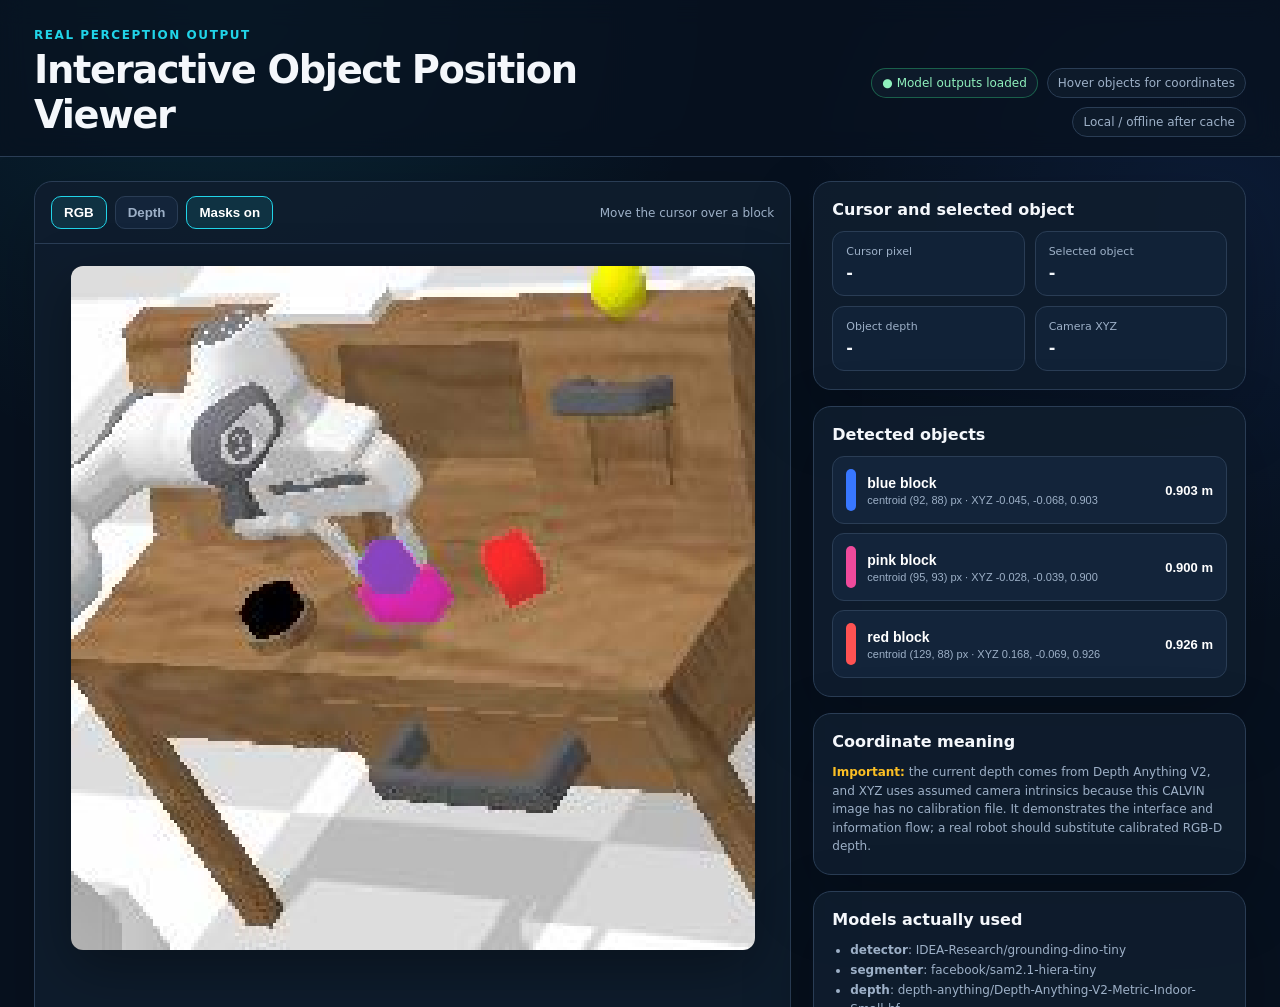
==== index.html @ 9f651beb "Import interactive perception demo" ====
<!doctype html>
<html lang="en">
  <head>
    <meta charset="utf-8">
    <meta http-equiv="refresh" content="0; url=interactive_viewer.html?v=positions">
    <meta name="viewport" content="width=device-width, initial-scale=1">
    <title>Robot Perception Demo</title>
    <link rel="canonical" href="interactive_viewer.html?v=positions">
  </head>
  <body>
    <p><a href="interactive_viewer.html?v=positions">Open the interactive perception demo</a></p>
  </body>
</html>
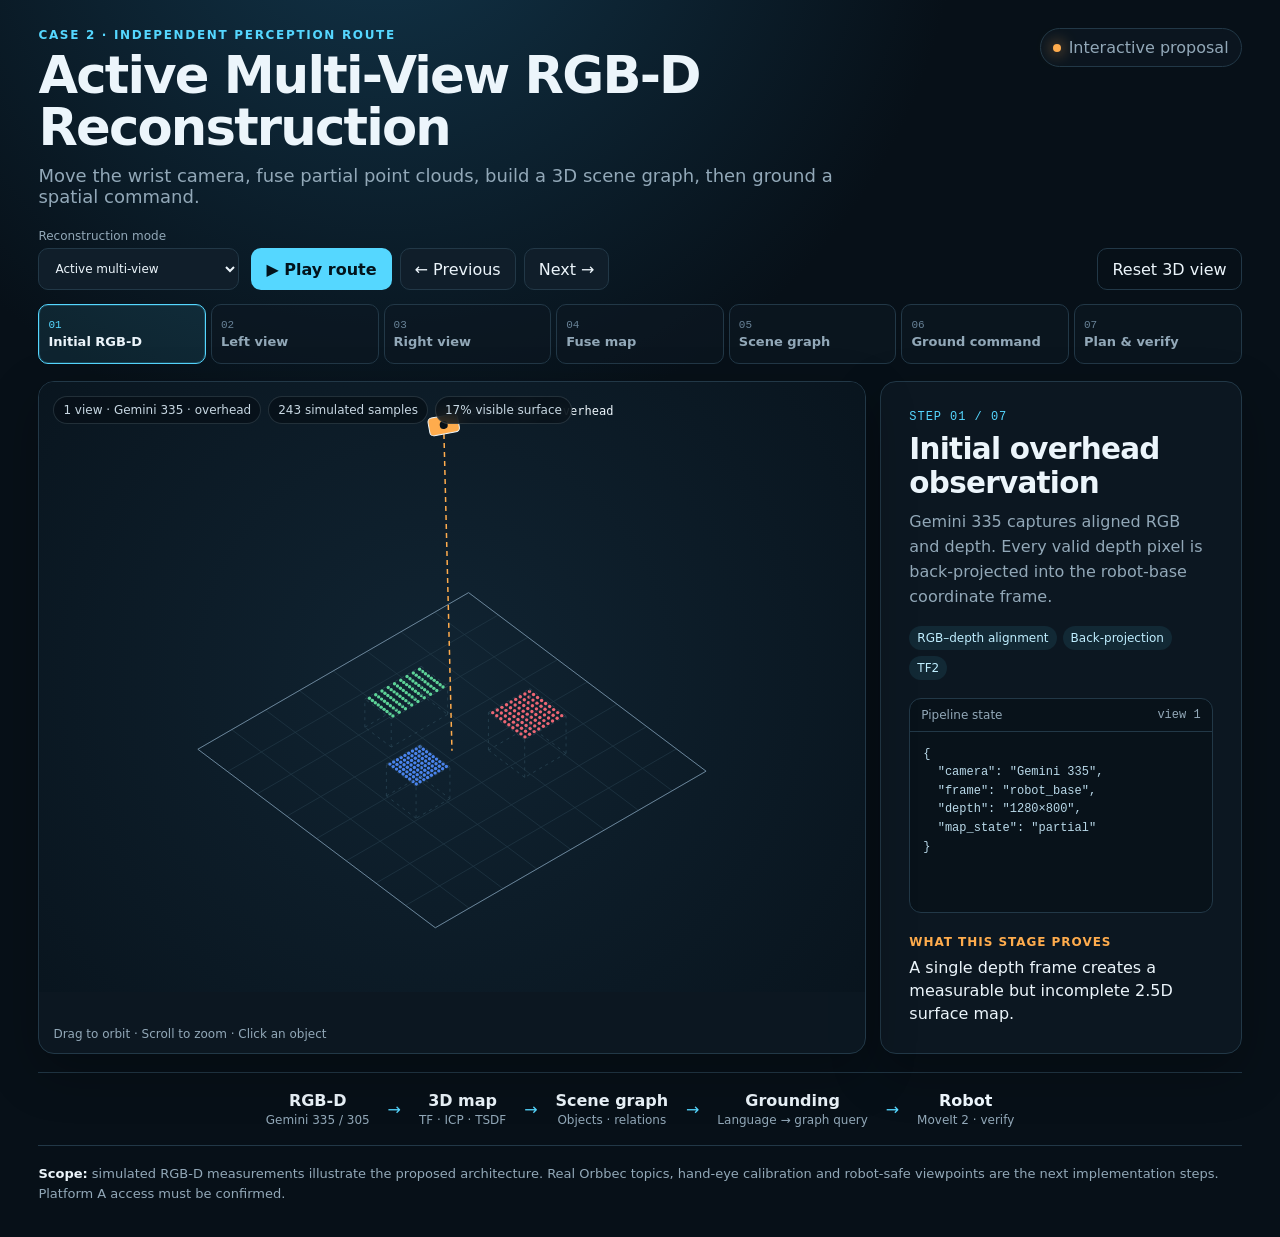
==== commit 343e08e1: "Replace legacy perception viewer with active multi-view RGB-D demo" ====
--- a/index.html
+++ b/index.html
@@ -2,12 +2,85 @@
 <html lang="en">
   <head>
     <meta charset="utf-8">
-    <meta http-equiv="refresh" content="0; url=interactive_viewer.html?v=positions">
     <meta name="viewport" content="width=device-width, initial-scale=1">
-    <title>Robot Perception Demo</title>
-    <link rel="canonical" href="interactive_viewer.html?v=positions">
+    <meta name="description" content="Interactive proposal demo for active multi-view RGB-D reconstruction and 3D scene-graph grounding.">
+    <title>Active Multi-View RGB-D Demo</title>
+    <link rel="stylesheet" href="active_demo.css?v=1">
   </head>
   <body>
-    <p><a href="interactive_viewer.html?v=positions">Open the interactive perception demo</a></p>
+    <main class="app-shell">
+      <header class="hero">
+        <div>
+          <p class="eyebrow">CASE 2 · INDEPENDENT PERCEPTION ROUTE</p>
+          <h1>Active Multi-View RGB-D Reconstruction</h1>
+          <p class="subtitle">Move the wrist camera, fuse partial point clouds, build a 3D scene graph, then ground a spatial command.</p>
+        </div>
+        <div class="proposal-badge" aria-label="Demo status">
+          <span class="status-dot"></span>
+          Interactive proposal
+        </div>
+      </header>
+
+      <section class="toolbar" aria-label="Demo controls">
+        <label class="mode-field">
+          <span>Reconstruction mode</span>
+          <select id="mode-select">
+            <option value="active">Active multi-view</option>
+            <option value="single">Single overhead view</option>
+          </select>
+        </label>
+        <div class="button-row">
+          <button class="primary" id="play-button" type="button">▶ Play route</button>
+          <button id="previous-button" type="button">← Previous</button>
+          <button id="next-button" type="button">Next →</button>
+        </div>
+        <button class="quiet" id="reset-view" type="button">Reset 3D view</button>
+      </section>
+
+      <nav class="stepper" id="stepper" aria-label="Technical route"></nav>
+
+      <section class="workspace">
+        <div class="viewport-card">
+          <canvas id="scene-canvas" aria-label="Interactive 3D scene. Drag to orbit, scroll to zoom, and click an object for details."></canvas>
+          <div class="viewport-status" aria-live="polite">
+            <span id="view-status"></span>
+            <span id="point-status"></span>
+            <span id="map-status"></span>
+          </div>
+          <div class="canvas-help">Drag to orbit · Scroll to zoom · Click an object</div>
+        </div>
+
+        <aside class="explanation" aria-live="polite">
+          <p class="step-number" id="step-number"></p>
+          <h2 id="step-title"></h2>
+          <p id="step-description"></p>
+          <div class="algorithm-list" id="algorithm-list"></div>
+          <div class="data-panel">
+            <div class="data-heading">
+              <span id="data-label">Pipeline state</span>
+              <span class="mono" id="data-frame"></span>
+            </div>
+            <pre><code id="data-preview"></code></pre>
+          </div>
+          <div class="takeaway">
+            <span>What this stage proves</span>
+            <p id="stage-takeaway"></p>
+          </div>
+        </aside>
+      </section>
+
+      <section class="route-summary" aria-label="Complete system route">
+        <div><strong>RGB-D</strong><span>Gemini 335 / 305</span></div><i>→</i>
+        <div><strong>3D map</strong><span>TF · ICP · TSDF</span></div><i>→</i>
+        <div><strong>Scene graph</strong><span>Objects · relations</span></div><i>→</i>
+        <div><strong>Grounding</strong><span>Language → graph query</span></div><i>→</i>
+        <div><strong>Robot</strong><span>MoveIt 2 · verify</span></div>
+      </section>
+
+      <footer>
+        <strong>Scope:</strong> simulated RGB-D measurements illustrate the proposed architecture. Real Orbbec topics, hand-eye calibration and robot-safe viewpoints are the next implementation steps. Platform A access must be confirmed.
+      </footer>
+    </main>
+    <script src="active_demo.js?v=1"></script>
   </body>
 </html>
--- a/active_demo.css
+++ b/active_demo.css
@@ -0,0 +1,79 @@
+:root {
+  color-scheme: dark;
+  --bg: #071018; --panel: #0d1822; --panel-soft: #101e2a; --text: #ecf5fb; --muted: #92a8b8;
+  --line: #223847; --cyan: #55d7ff; --orange: #ffac4d; --green: #64e3a1; --purple: #b58cff;
+  --shadow: 0 18px 50px rgba(0,0,0,.28);
+  font-family: Inter, ui-sans-serif, system-ui, -apple-system, BlinkMacSystemFont, "Segoe UI", sans-serif;
+}
+* { box-sizing: border-box; }
+body { margin: 0; min-width: 320px; background: radial-gradient(circle at 30% -10%, #12354a 0, var(--bg) 36rem); color: var(--text); }
+button, select { min-height: 42px; border: 1px solid var(--line); border-radius: 10px; color: var(--text); background: var(--panel-soft); font: inherit; }
+button { padding: 0 14px; cursor: pointer; }
+button:hover { border-color: #466276; background: #152634; }
+button:focus-visible, select:focus-visible { outline: 3px solid rgba(85,215,255,.35); outline-offset: 2px; }
+button.primary { border-color: transparent; color: #02131c; background: var(--cyan); font-weight: 700; }
+button.primary:hover { background: #80e2ff; }
+button.quiet { margin-left: auto; background: transparent; }
+select { padding: 0 38px 0 12px; }
+.app-shell { width: min(1440px, 100%); margin: 0 auto; padding: 28px clamp(16px, 3vw, 42px) 34px; }
+.hero { display: flex; justify-content: space-between; gap: 24px; align-items: flex-start; margin-bottom: 22px; }
+.eyebrow { margin: 0 0 7px; color: var(--cyan); letter-spacing: .14em; font-size: 12px; font-weight: 700; }
+h1 { margin: 0; font-size: clamp(30px, 4vw, 52px); line-height: 1.02; letter-spacing: -.035em; }
+.subtitle { max-width: 800px; margin: 12px 0 0; color: var(--muted); font-size: clamp(15px, 1.5vw, 18px); }
+.proposal-badge { display: inline-flex; align-items: center; gap: 8px; white-space: nowrap; padding: 9px 12px; border: 1px solid var(--line); border-radius: 999px; color: var(--muted); background: rgba(13,24,34,.72); }
+.status-dot { width: 8px; height: 8px; border-radius: 50%; background: var(--orange); box-shadow: 0 0 15px var(--orange); }
+.toolbar { display: flex; flex-wrap: wrap; align-items: flex-end; gap: 12px; margin-bottom: 14px; }
+.mode-field { display: grid; gap: 5px; color: var(--muted); font-size: 12px; }
+.button-row { display: flex; flex-wrap: wrap; gap: 8px; }
+.stepper { display: grid; grid-template-columns: repeat(7, minmax(92px, 1fr)); gap: 5px; margin-bottom: 14px; overflow-x: auto; padding-bottom: 3px; }
+.step-button { min-height: 60px; padding: 8px 9px; text-align: left; color: var(--muted); background: rgba(13,24,34,.65); }
+.step-button span { display: block; margin-bottom: 3px; color: #688297; font: 11px ui-monospace, SFMono-Regular, Menlo, monospace; }
+.step-button strong { display: block; overflow: hidden; text-overflow: ellipsis; white-space: nowrap; font-size: 13px; }
+.step-button.active { border-color: var(--cyan); color: var(--text); background: rgba(85,215,255,.10); box-shadow: inset 0 0 0 1px rgba(85,215,255,.18); }
+.step-button.active span { color: var(--cyan); }
+.workspace { display: grid; grid-template-columns: minmax(0, 1.65fr) minmax(310px, .72fr); gap: 14px; align-items: stretch; }
+.viewport-card, .explanation { border: 1px solid var(--line); border-radius: 16px; background: rgba(13,24,34,.92); box-shadow: var(--shadow); }
+.viewport-card { position: relative; min-height: 610px; overflow: hidden; touch-action: none; }
+#scene-canvas { display: block; width: 100%; height: 610px; }
+.viewport-status { position: absolute; z-index: 2; top: 14px; left: 14px; right: 14px; display: flex; flex-wrap: wrap; gap: 7px; pointer-events: none; }
+.viewport-status span { padding: 6px 9px; border: 1px solid rgba(146,168,184,.20); border-radius: 999px; color: #c8d8e3; background: rgba(7,16,24,.78); backdrop-filter: blur(8px); font-size: 12px; }
+.canvas-help { position: absolute; left: 14px; bottom: 12px; color: var(--muted); font-size: 12px; pointer-events: none; }
+.explanation { display: flex; flex-direction: column; padding: clamp(18px, 2.3vw, 28px); }
+.step-number { margin: 0 0 8px; color: var(--cyan); font: 12px ui-monospace, SFMono-Regular, Menlo, monospace; letter-spacing: .08em; }
+.explanation h2 { margin: 0; font-size: clamp(22px, 2.3vw, 32px); letter-spacing: -.025em; }
+.explanation > p:not(.step-number) { margin: 10px 0 0; color: var(--muted); line-height: 1.55; }
+.algorithm-list { display: flex; flex-wrap: wrap; gap: 6px; margin-top: 16px; }
+.algorithm-list span { padding: 5px 8px; border-radius: 999px; color: #bfeeff; background: rgba(85,215,255,.09); font-size: 12px; }
+.data-panel { margin-top: 18px; border: 1px solid var(--line); border-radius: 12px; overflow: hidden; background: #08121a; }
+.data-heading { display: flex; justify-content: space-between; gap: 12px; padding: 9px 11px; border-bottom: 1px solid var(--line); color: var(--muted); font-size: 12px; }
+pre { min-height: 180px; max-height: 250px; margin: 0; padding: 13px; overflow: auto; color: #b9d9e9; font: 12px/1.55 ui-monospace, SFMono-Regular, Menlo, monospace; }
+.mono { font-family: ui-monospace, SFMono-Regular, Menlo, monospace; }
+.takeaway { margin-top: auto; padding-top: 18px; }
+.takeaway > span { color: var(--orange); font-size: 12px; font-weight: 700; text-transform: uppercase; letter-spacing: .08em; }
+.takeaway p { margin: 6px 0 0; line-height: 1.45; }
+.route-summary { display: grid; grid-template-columns: repeat(9, auto); align-items: center; justify-content: center; gap: clamp(8px, 1.4vw, 22px); margin: 18px 0; padding: 18px; border-top: 1px solid var(--line); border-bottom: 1px solid var(--line); }
+.route-summary div { text-align: center; }
+.route-summary strong, .route-summary span { display: block; }
+.route-summary strong { margin-bottom: 3px; }
+.route-summary span { color: var(--muted); font-size: 12px; }
+.route-summary i { color: var(--cyan); font-style: normal; }
+footer { color: var(--muted); font-size: 13px; line-height: 1.5; }
+footer strong { color: var(--text); }
+@media (max-width: 980px) {
+  .workspace { grid-template-columns: 1fr; }
+  .viewport-card, #scene-canvas { min-height: 520px; height: 520px; }
+  .takeaway { margin-top: 16px; }
+  .route-summary { grid-template-columns: 1fr; gap: 7px; }
+  .route-summary i { transform: rotate(90deg); }
+}
+@media (max-width: 620px) {
+  .app-shell { padding-top: 20px; }
+  .hero { display: grid; }
+  .proposal-badge { justify-self: start; }
+  .toolbar { align-items: stretch; }
+  .mode-field { width: 100%; }
+  button.quiet { margin-left: 0; }
+  .button-row { width: 100%; }
+  .button-row button { flex: 1 1 120px; }
+  .viewport-card, #scene-canvas { min-height: 430px; height: 430px; }
+}
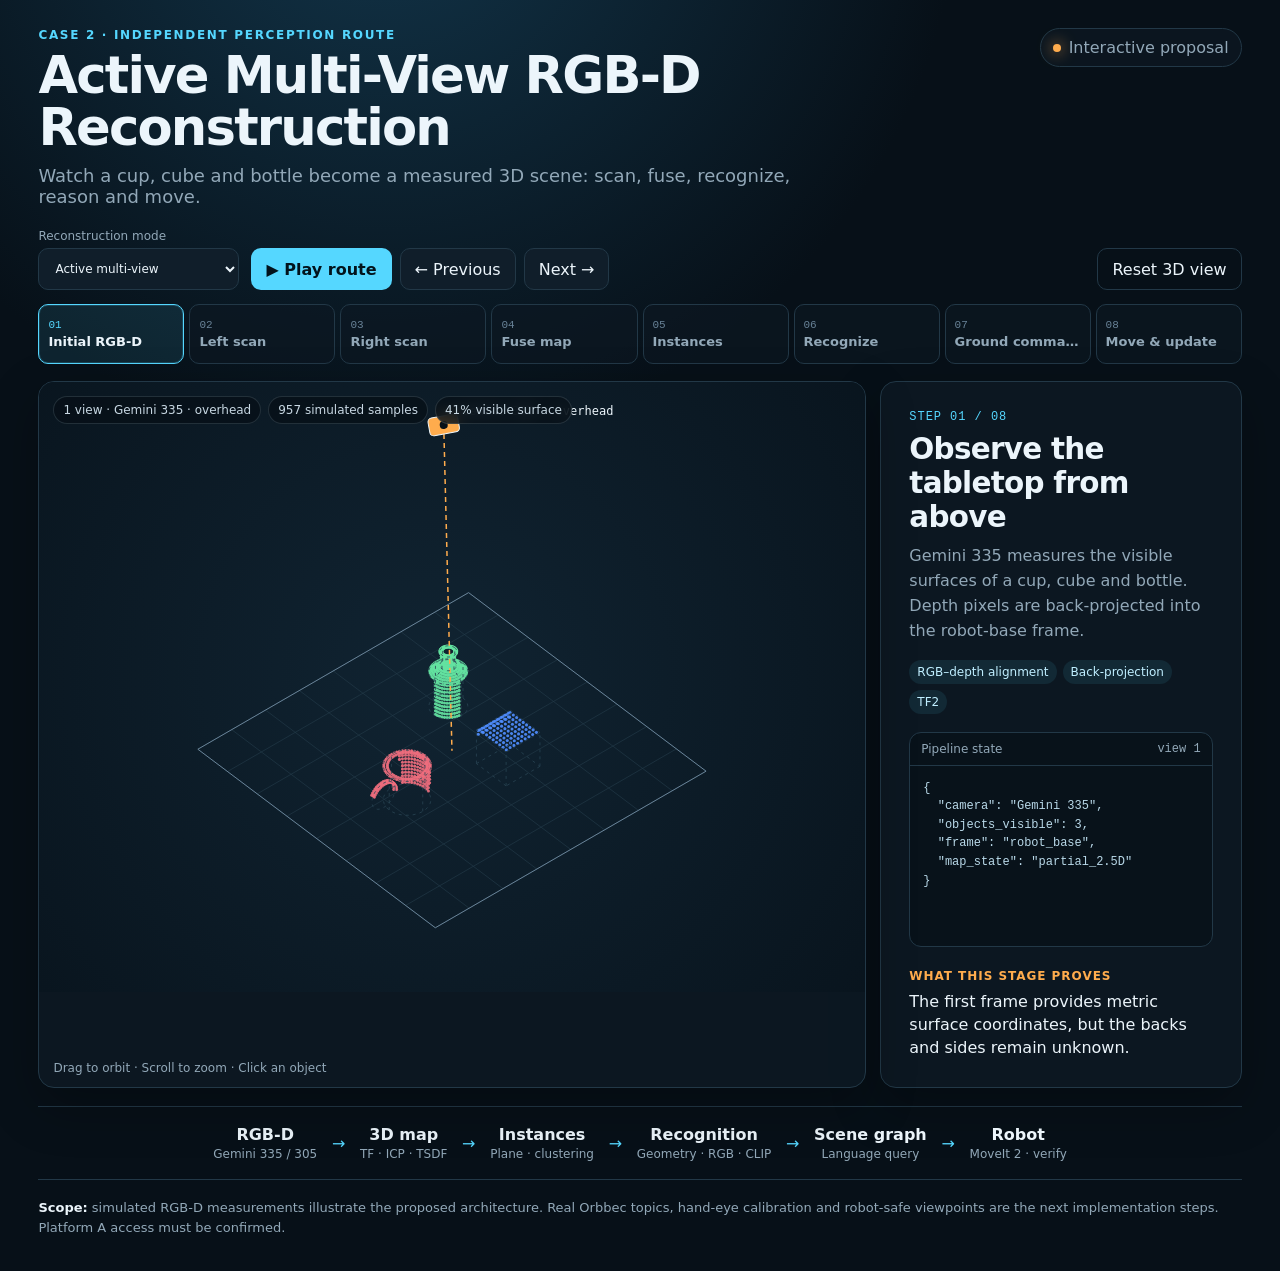
==== commit 17694cf3: "Show full tabletop reconstruction and semantic recognition" ====
--- a/index.html
+++ b/index.html
@@ -13,7 +13,7 @@
         <div>
           <p class="eyebrow">CASE 2 · INDEPENDENT PERCEPTION ROUTE</p>
           <h1>Active Multi-View RGB-D Reconstruction</h1>
-          <p class="subtitle">Move the wrist camera, fuse partial point clouds, build a 3D scene graph, then ground a spatial command.</p>
+          <p class="subtitle">Watch a cup, cube and bottle become a measured 3D scene: scan, fuse, recognize, reason and move.</p>
         </div>
         <div class="proposal-badge" aria-label="Demo status">
           <span class="status-dot"></span>
@@ -72,8 +72,9 @@
       <section class="route-summary" aria-label="Complete system route">
         <div><strong>RGB-D</strong><span>Gemini 335 / 305</span></div><i>→</i>
         <div><strong>3D map</strong><span>TF · ICP · TSDF</span></div><i>→</i>
-        <div><strong>Scene graph</strong><span>Objects · relations</span></div><i>→</i>
-        <div><strong>Grounding</strong><span>Language → graph query</span></div><i>→</i>
+        <div><strong>Instances</strong><span>Plane · clustering</span></div><i>→</i>
+        <div><strong>Recognition</strong><span>Geometry · RGB · CLIP</span></div><i>→</i>
+        <div><strong>Scene graph</strong><span>Language query</span></div><i>→</i>
         <div><strong>Robot</strong><span>MoveIt 2 · verify</span></div>
       </section>
 
--- a/active_demo.css
+++ b/active_demo.css
@@ -25,7 +25,7 @@
 .toolbar { display: flex; flex-wrap: wrap; align-items: flex-end; gap: 12px; margin-bottom: 14px; }
 .mode-field { display: grid; gap: 5px; color: var(--muted); font-size: 12px; }
 .button-row { display: flex; flex-wrap: wrap; gap: 8px; }
-.stepper { display: grid; grid-template-columns: repeat(7, minmax(92px, 1fr)); gap: 5px; margin-bottom: 14px; overflow-x: auto; padding-bottom: 3px; }
+.stepper { display: grid; grid-template-columns: repeat(8, minmax(92px, 1fr)); gap: 5px; margin-bottom: 14px; overflow-x: auto; padding-bottom: 3px; }
 .step-button { min-height: 60px; padding: 8px 9px; text-align: left; color: var(--muted); background: rgba(13,24,34,.65); }
 .step-button span { display: block; margin-bottom: 3px; color: #688297; font: 11px ui-monospace, SFMono-Regular, Menlo, monospace; }
 .step-button strong { display: block; overflow: hidden; text-overflow: ellipsis; white-space: nowrap; font-size: 13px; }
@@ -51,7 +51,7 @@
 .takeaway { margin-top: auto; padding-top: 18px; }
 .takeaway > span { color: var(--orange); font-size: 12px; font-weight: 700; text-transform: uppercase; letter-spacing: .08em; }
 .takeaway p { margin: 6px 0 0; line-height: 1.45; }
-.route-summary { display: grid; grid-template-columns: repeat(9, auto); align-items: center; justify-content: center; gap: clamp(8px, 1.4vw, 22px); margin: 18px 0; padding: 18px; border-top: 1px solid var(--line); border-bottom: 1px solid var(--line); }
+.route-summary { display: grid; grid-template-columns: repeat(11, auto); align-items: center; justify-content: center; gap: clamp(7px, 1.15vw, 18px); margin: 18px 0; padding: 18px; border-top: 1px solid var(--line); border-bottom: 1px solid var(--line); }
 .route-summary div { text-align: center; }
 .route-summary strong, .route-summary span { display: block; }
 .route-summary strong { margin-bottom: 3px; }
